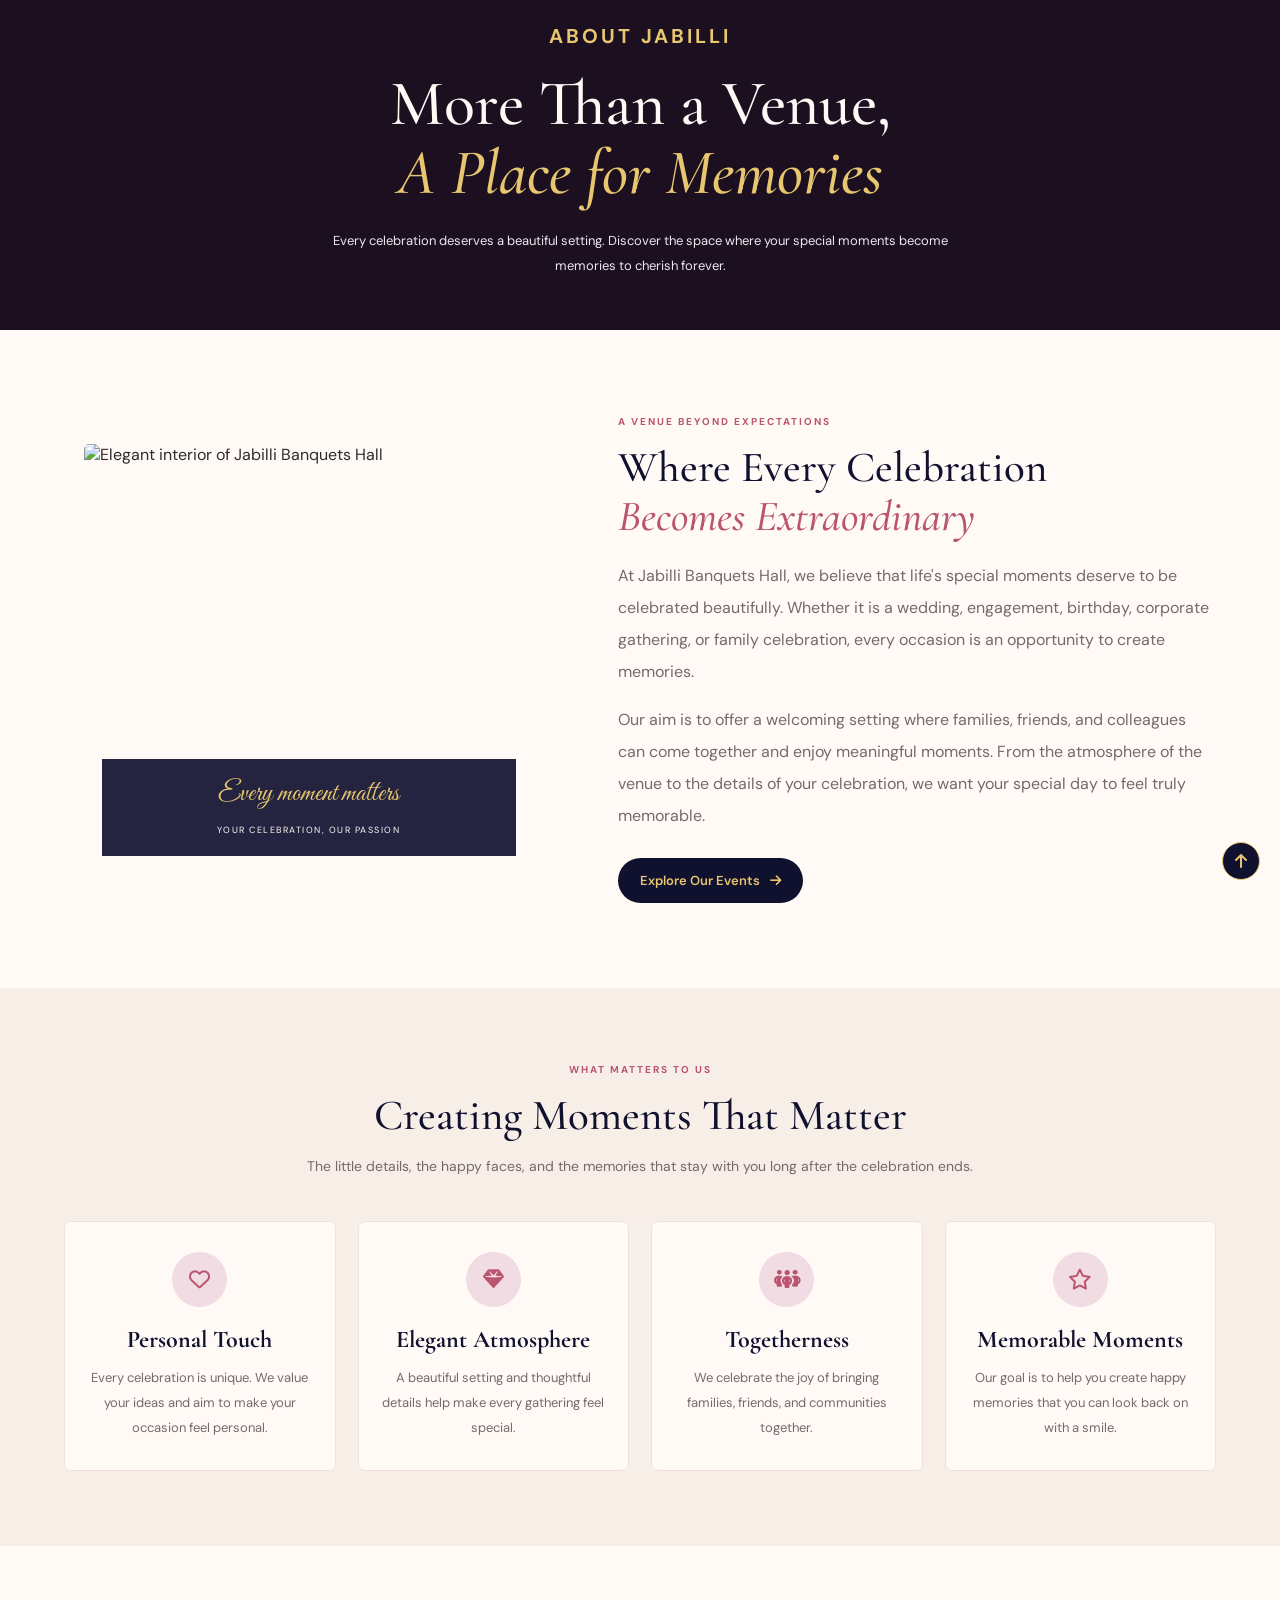
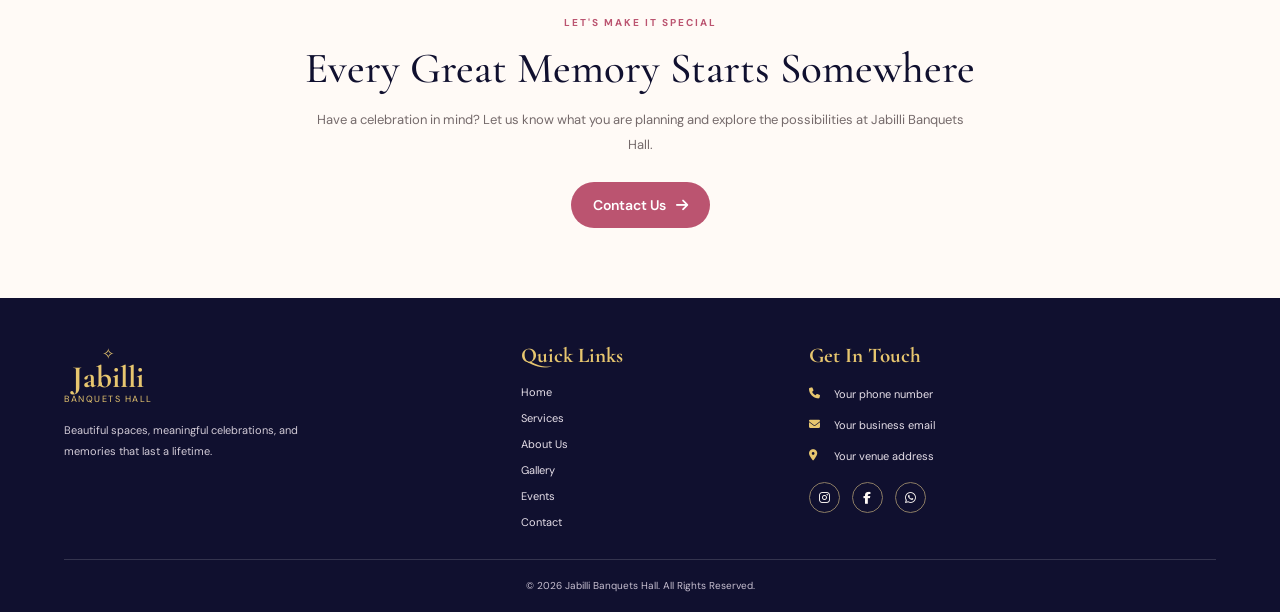
==== about us.html @ cf091081 "Add files via upload" ====
<!DOCTYPE html>
<html lang="en">
<head>
    <meta charset="UTF-8">
    <meta name="viewport" content="width=device-width, initial-scale=1.0">

    <title>About Us | Jabilli Banquets Hall</title>

    <!-- Google Fonts -->
    <link rel="preconnect" href="https://fonts.googleapis.com">
    <link rel="preconnect" href="https://fonts.gstatic.com" crossorigin>

    <link href="https://fonts.googleapis.com/css2?family=Cormorant+Garamond:wght@400;500;600;700&family=DM+Sans:wght@400;500;600;700&family=Great+Vibes&display=swap"
          rel="stylesheet">

    <!-- Font Awesome -->
    <link rel="stylesheet"
          href="https://cdnjs.cloudflare.com/ajax/libs/font-awesome/6.5.0/css/all.min.css">

    <!-- CSS -->
    <style>
        /* =====================================
   RESET & GLOBAL
===================================== */

* {
    margin: 0;
    padding: 0;
    box-sizing: border-box;
}

html {
    scroll-behavior: smooth;
    scroll-padding-top: 25px;
}

body {
    font-family: 'DM Sans', sans-serif;
    color: #302a2d;
    background: #fffaf6;
}

img {
    display: block;
    max-width: 100%;
}


/* =====================================
   NAVBAR
===================================== */

.about-header {
    min-height: 85px;
    padding: 12px 5%;
    background: #10102f;

    display: flex;
    justify-content: space-between;
    align-items: center;
    gap: 22px;
}

.about-logo {
    display: inline-flex;
    flex-direction: column;
    align-items: center;
    flex-shrink: 0;

    color: #e7c66f;
    text-decoration: none;
}

.logo-mark {
    font-size: 15px;
    line-height: 1;
}

.logo-name {
    font-family: 'Cormorant Garamond', serif;
    font-size: 31px;
    font-weight: 700;
    line-height: 1;
}

.logo-subtitle {
    font-size: 9px;
    letter-spacing: 1.5px;
}

.about-nav {
    display: flex;
    align-items: center;
    justify-content: center;
    gap: 22px;
}

.about-nav a {
    color: #fffaf6;
    text-decoration: none;
    font-size: 11px;
    transition: color 0.3s ease;
}

.about-nav a:hover,
.about-nav a.active {
    color: #e7c66f;
}

.header-button {
    display: inline-flex;
    align-items: center;
    gap: 9px;

    padding: 12px 17px;
    border-radius: 30px;

    background: #e7c66f;
    color: #10102f;
    text-decoration: none;
    font-size: 11px;
    font-weight: 600;
    white-space: nowrap;
}

.header-button:hover {
    background: #f5dda2;
}


/* =====================================
   HERO
===================================== */

.about-hero {
    position: relative;
    max-height: 330px;
    padding: 65px 5%;

    display: flex;
    justify-content: center;
    align-items: center;
    text-align: center;

    background:
        url("img/about-hero.jpg") center / cover no-repeat,
        #35202b;
}

.about-hero-overlay {
    position: absolute;
    inset: 0;
    background: rgba(18, 10, 28, 0.69);
}

.about-hero-content {
    position: relative;
    z-index: 1;
    max-width: 790px;
}

.hero-label {
    display: block;
    margin-bottom: 20px;
    color: #e7c66f;
    font-size: 20px;
    font-weight: 700;
    letter-spacing: 3px;
}

.about-hero h1 {
    font-family: 'Cormorant Garamond', serif;
    font-size: clamp(42px, 5vw, 65px);
    font-weight: 500;
    line-height: 1.08;
    color: #fffaf6;
}

.about-hero h1 span {
    display: block;
    color: #e7c66f;
    font-style: italic;
}

.about-hero-content > p {
    max-width: 620px;
    margin: 22px auto 28px;

    color: #eee5ed;
    font-size: 13px;
    line-height: 1.9;
}

.hero-button,
.story-button,
.highlight-button,
.cta-button {
    display: inline-flex;
    justify-content: center;
    align-items: center;
    gap: 10px;

    padding: 14px 22px;
    border-radius: 30px;

    background: #e7c66f;
    color: #10102f;
    text-decoration: none;
    font-size: 11px;
    font-weight: 600;

    transition: background 0.3s ease,
                transform 0.3s ease;
}

.hero-button:hover,
.story-button:hover,
.highlight-button:hover,
.cta-button:hover {
    background: #f5dda2;
    transform: translateY(-2px);
}


/* =====================================
   OUR STORY
===================================== */

.our-story {
    padding: 85px 5%;
    background: #fffaf6;
}

.story-container {
    max-width: 1160px;
    margin: 0 auto;

    display: grid;
    grid-template-columns: 0.9fr 1.1fr;
    align-items: center;
    gap: 65px;
}

.story-image {
    position: relative;
    width: 100%;
    max-width: 450px;
    margin: 0 auto;
}

.story-image > img {
    width: 100%;
    height: 430px;
    object-fit: cover;
    border-radius: 5px;
}

.image-caption {
    position: absolute;
    left: 18px;
    right: 18px;
    bottom: 18px;

    padding: 18px;
    text-align: center;
    background: rgba(16, 16, 47, 0.91);
}

.caption-script {
    display: block;
    margin-bottom: 6px;

    color: #e7c66f;
    font-family: 'Great Vibes', cursive;
    font-size: 27px;
}

.caption-text {
    color: #fffaf6;
    font-size: 9px;
    letter-spacing: 1.5px;
}

.section-label {
    display: block;
    margin-bottom: 15px;

    color: #bb5470;
    font-size: 10px;
    font-weight: 700;
    letter-spacing: 2px;
}

.story-content h2,
.section-heading h2,
.highlights-content h2,
.about-cta h2 {
    margin-bottom: 20px;

    font-family: 'Cormorant Garamond', serif;
    font-size: 43px;
    font-weight: 500;
    line-height: 1.13;
    color: #10102f;
}

.story-content h2 span {
    display: block;
    color: #bb5470;
    font-style: italic;
}

.story-content > p {
    margin-bottom: 16px;

    color: #756a6b;
    font-size: 16px;
    line-height: 2;
}

.story-button {
    margin-top: 10px;
    background: #10102f;
    color: #e7c66f;
    font-size: 13px;
}

.story-button:hover {
    background: #25254e;
}


/* =====================================
   OUR VALUES
===================================== */

.values-section {
    padding: 75px 5%;
    background: #f7eee8;
}

.section-heading {
    max-width: 700px;
    margin: 0 auto 42px;
    text-align: center;
}

.section-heading h2 {
    margin-bottom: 13px;
}

.section-heading > p {
    color: #756a6b;
    font-size: 14px;
    line-height: 1.9;
}

.values-grid {
    max-width: 1160px;
    margin: 0 auto;

    display: grid;
    grid-template-columns: repeat(4, minmax(0, 1fr));
    gap: 22px;
}

.value-card {
    padding: 30px 20px;
    text-align: center;

    background: #fffaf6;
    border: 1px solid #f0e1dc;
    border-radius: 7px;

    transition: transform 0.3s ease,
                box-shadow 0.3s ease;
}

.value-card:hover {
    transform: translateY(-5px);
    box-shadow: 0 12px 28px rgba(30, 20, 35, 0.08);
}

.value-icon {
    width: 55px;
    height: 55px;
    margin: 0 auto 18px;

    display: flex;
    justify-content: center;
    align-items: center;

    border-radius: 50%;
    background: #f0dce2;
    color: #bb5470;
    font-size: 21px;
}

.value-card h3 {
    margin-bottom: 12px;

    font-family: 'Cormorant Garamond', serif;
    font-size: 24px;
    color: #10102f;
}

.value-card p {
    color: #756a6b;
    font-size: 13px;
    line-height: 1.9;
}


/* =====================================
   HIGHLIGHTS
===================================== */

.about-highlights {
    position: relative;
    padding: 75px 5%;

    background:
        url("img/about-highlights.jpg") center / cover no-repeat,
        #35202b;
}

.highlights-overlay {
    position: absolute;
    inset: 0;
    background: rgba(16, 10, 29, 0.78);
}

.highlights-content {
    position: relative;
    z-index: 1;

    max-width: 850px;
    margin: 0 auto;
    text-align: center;
}

.highlights-content .section-label {
    color: #e7c66f;
}

.highlights-content h2 {
    color: #fffaf6;
}

.highlights-content h2 span {
    display: block;
    color: #e7c66f;
    font-style: italic;
}

.highlights-content > p {
    max-width: 650px;
    margin: 0 auto 25px;

    color: #e9e0e9;
    font-size: 12px;
    line-height: 1.9;
}

.highlights-list {
    max-width: 480px;
    margin: 0 auto 28px;

    display: flex;
    justify-content: center;
    flex-wrap: wrap;
    gap: 16px 25px;
}

.highlight-item {
    display: flex;
    align-items: center;
    gap: 8px;

    color: #fffaf6;
    font-size: 11px;
}

.highlight-item i {
    color: #e7c66f;
}

.highlight-button {
    background: #e7c66f;
}


/* =====================================
   CONTACT CTA
===================================== */

.about-cta {
    padding: 70px 5%;
    text-align: center;
    background: #fffaf6;
}

.about-cta h2 {
    margin-bottom: 15px;
}

.about-cta > p {
    max-width: 650px;
    margin: 0 auto 25px;

    color: #756a6b;
    font-size: 13px;
    line-height: 1.9;
}

.cta-button {
    background: #bb5470;
    color: #ffffff;
    font-size: 14px;
}

.cta-button:hover {
    background: #a94460;
}


/* =====================================
   FOOTER
===================================== */

.about-footer {
    padding: 45px 5% 18px;
    background: #10102f;
    color: #fffaf6;
}

.footer-container {
    max-width: 1160px;
    margin: 0 auto;
    padding-bottom: 30px;

    display: grid;
    grid-template-columns: 1.2fr 0.7fr 1.2fr;
    gap: 50px;
}

.footer-about > p {
    max-width: 270px;
    margin-top: 15px;

    color: #d2cbd7;
    font-size: 11px;
    line-height: 1.9;
}

.footer-links,
.footer-contact {
    display: flex;
    flex-direction: column;
    align-items: flex-start;
    gap: 12px;
}

.footer-links h3,
.footer-contact h3 {
    margin-bottom: 5px;

    font-family: 'Cormorant Garamond', serif;
    font-size: 21px;
    color: #e7c66f;
}

.footer-links > a {
    color: #e6dfe9;
    text-decoration: none;
    font-size: 11px;
}

.footer-links > a:hover {
    color: #e7c66f;
}

.footer-contact > p {
    display: flex;
    align-items: flex-start;
    gap: 10px;

    color: #e6dfe9;
    font-size: 11px;
    line-height: 1.7;
}

.footer-contact > p i {
    min-width: 15px;
    margin-top: 3px;
    color: #e7c66f;
}

.social-links {
    display: flex;
    gap: 12px;
    margin-top: 5px;
}

.social-links a {
    width: 31px;
    height: 31px;

    display: flex;
    justify-content: center;
    align-items: center;

    border: 1px solid #8b7c64;
    border-radius: 50%;

    color: #fffaf6;
    text-decoration: none;
    font-size: 12px;
}

.social-links a:hover {
    background: #e7c66f;
    color: #10102f;
}

.footer-bottom {
    max-width: 1160px;
    margin: 0 auto;
    padding-top: 17px;

    border-top: 1px solid rgba(255, 255, 255, 0.15);
    text-align: center;

    color: #c7bfd0;
    font-size: 10px;
    line-height: 1.7;
}

.back-to-top {
    position: fixed;
    right: 20px;
    bottom: 20px;
    z-index: 5;

    width: 38px;
    height: 38px;

    display: flex;
    align-items: center;
    justify-content: center;

    border: 1px solid #e7c66f;
    border-radius: 50%;

    background: #10102f;
    color: #e7c66f;
    text-decoration: none;
}


/* =====================================
   TABLET VIEW
===================================== */

@media (min-width: 701px) and (max-width: 1024px) {

    .about-header {
        padding: 12px 3%;
        gap: 14px;
    }

    .about-nav {
        gap: 13px;
    }

    .about-nav a {
        font-size: 10px;
    }

    .header-button {
        padding: 11px 12px;
        font-size: 10px;
    }

    .about-hero {
        min-height: 390px;
    }

    .about-hero h1 {
        font-size: 52px;
    }

    .our-story {
        padding: 65px 4%;
    }

    .story-container {
        gap: 35px;
    }

    .story-image > img {
        height: 360px;
    }

    .story-content h2,
    .section-heading h2,
    .highlights-content h2,
    .about-cta h2 {
        font-size: 36px;
    }

    .values-grid {
        grid-template-columns: repeat(2, minmax(0, 1fr));
        gap: 18px;
    }

    .value-card {
        padding: 25px 18px;
    }

    .footer-container {
        gap: 25px;
        grid-template-columns: 1fr 0.7fr 1.2fr;
    }
}


/* =====================================
   MOBILE VIEW
===================================== */

@media (max-width: 700px) {

    /* NAVBAR */

    .about-header {
        padding: 15px 5%;
        flex-wrap: wrap;
        gap: 15px;
    }

    .logo-name {
        font-size: 27px;
    }

    .about-nav {
        order: 3;
        width: 100%;

        display: flex;
        justify-content: center;
        flex-wrap: wrap;
        gap: 13px 18px;
    }

    .about-nav a {
        font-size: 11px;
    }

    .header-button {
        padding: 10px 12px;
        font-size: 10px;
    }

    /* HERO */

    .about-hero {
        min-height: 370px;
        padding: 50px 6%;
    }

    .hero-label {
        font-size: 9px;
        letter-spacing: 2px;
    }

    .about-hero h1 {
        font-size: clamp(36px, 9vw, 48px);
    }

    .about-hero-content > p {
        font-size: 12px;
        line-height: 1.8;
    }

    /* OUR STORY */

    .our-story {
        padding: 48px 6%;
    }

    .story-container {
        grid-template-columns: 1fr;
        gap: 32px;
    }

    .story-image {
        max-width: 420px;
    }

    .story-image > img {
        height: 320px;
    }

    .story-content h2 {
        font-size: 35px;
    }

    .story-content > p {
        font-size: 12px;
    }

    /* VALUES */

    .values-section {
        padding: 48px 6%;
    }

    .section-heading {
        margin-bottom: 28px;
    }

    .section-heading h2,
    .about-cta h2 {
        font-size: 32px;
    }

    .values-grid {
        grid-template-columns: 1fr;
        gap: 17px;
    }

    .value-card {
        padding: 25px 22px;
    }

    .value-card p {
        max-width: 340px;
        margin: 0 auto;
        font-size: 12px;
    }

    /* HIGHLIGHTS */

    .about-highlights {
        padding: 50px 6%;
    }

    .highlights-content h2 {
        font-size: 35px;
    }

    .highlights-list {
        flex-direction: column;
        align-items: center;
        gap: 15px;
    }

    .highlight-item {
        font-size: 11px;
    }

    /* CONTACT */

    .about-cta {
        padding: 48px 6%;
    }

    .about-cta > p {
        font-size: 12px;
    }

    /* FOOTER */

    .about-footer {
        padding: 35px 6% 18px;
    }

    .footer-container {
        grid-template-columns: 1fr 1fr;
        gap: 28px 18px;
    }

    .footer-about {
        grid-column: 1 / -1;
        text-align: center;
    }

    .footer-logo {
        align-items: center;
    }

    .footer-about > p {
        max-width: 300px;
        margin: 12px auto 0;
    }

    .footer-links h3,
    .footer-contact h3 {
        font-size: 19px;
    }

    .footer-links > a,
    .footer-contact > p {
        font-size: 10px;
    }

    .back-to-top {
        right: 12px;
        bottom: 12px;
        width: 33px;
        height: 33px;
    }
}


/* =====================================
   SMALL MOBILE
===================================== */

@media (max-width: 380px) {

    .about-nav {
        gap: 12px;
    }

    .about-nav a {
        font-size: 10px;
    }

    .about-hero {
        min-height: 340px;
    }

    .about-hero h1 {
        font-size: 35px;
    }

    .story-image > img {
        height: 270px;
    }

    .story-content h2,
    .highlights-content h2 {
        font-size: 31px;
    }

    .section-heading h2,
    .about-cta h2 {
        font-size: 29px;
    }

    .footer-container {
        gap: 25px 12px;
    }
}
    </style>
</head>

<body>


    <!-- HERO SECTION -->
    <section class="about-hero">

        <div class="about-hero-overlay"></div>

        <div class="about-hero-content">

            <span class="hero-label">ABOUT JABILLI</span>

            <h1>
                More Than a Venue,
                <span>A Place for Memories</span>
            </h1>

            <p>
                Every celebration deserves a beautiful setting.
                Discover the space where your special moments
                become memories to cherish forever.
            </p>

        </div>

    </section>


    <!-- OUR STORY -->
    <section class="our-story" id="our-story">

        <div class="story-container">

            <div class="story-image">
                <img src="https://i.pinimg.com/originals/f2/65/21/f265211affa45625e735a111a6361b6b.jpg"
                     alt="Elegant interior of Jabilli Banquets Hall">

                <div class="image-caption">
                    <span class="caption-script">Every moment matters</span>
                    <span class="caption-text">YOUR CELEBRATION, OUR PASSION</span>
                </div>
            </div>

            <div class="story-content">

                <span class="section-label">A VENUE BEYOND EXPECTATIONS</span>

                <h2>
                    Where Every Celebration
                    <span>Becomes Extraordinary</span>
                </h2>

                <p>
                    At Jabilli Banquets Hall, we believe that life's
                    special moments deserve to be celebrated beautifully.
                    Whether it is a wedding, engagement, birthday,
                    corporate gathering, or family celebration,
                    every occasion is an opportunity to create memories.
                </p>

                <p>
                    Our aim is to offer a welcoming setting where
                    families, friends, and colleagues can come together
                    and enjoy meaningful moments. From the atmosphere
                    of the venue to the details of your celebration,
                    we want your special day to feel truly memorable.
                </p>

                <a href="explore.html" class="story-button">
                    Explore Our Events
                    <i class="fa-solid fa-arrow-right"></i>
                </a>

            </div>

        </div>

    </section>


    <!-- OUR VALUES -->
    <section class="values-section">

        <div class="section-heading">

            <span class="section-label">WHAT MATTERS TO US</span>

            <h2>Creating Moments That Matter</h2>

            <p>
                The little details, the happy faces, and the memories
                that stay with you long after the celebration ends.
            </p>

        </div>

        <div class="values-grid">

            <article class="value-card">
                <div class="value-icon">
                    <i class="fa-regular fa-heart"></i>
                </div>

                <h3>Personal Touch</h3>

                <p>
                    Every celebration is unique. We value your ideas
                    and aim to make your occasion feel personal.
                </p>
            </article>


            <article class="value-card">
                <div class="value-icon">
                    <i class="fa-solid fa-gem"></i>
                </div>

                <h3>Elegant Atmosphere</h3>

                <p>
                    A beautiful setting and thoughtful details help
                    make every gathering feel special.
                </p>
            </article>


            <article class="value-card">
                <div class="value-icon">
                    <i class="fa-solid fa-people-group"></i>
                </div>

                <h3>Togetherness</h3>

                <p>
                    We celebrate the joy of bringing families,
                    friends, and communities together.
                </p>
            </article>


            <article class="value-card">
                <div class="value-icon">
                    <i class="fa-regular fa-star"></i>
                </div>

                <h3>Memorable Moments</h3>

                <p>
                    Our goal is to help you create happy memories
                    that you can look back on with a smile.
                </p>
            </article>

        </div>

    </section>


    

    <!-- FINAL CONTACT SECTION -->
    <section class="about-cta">

        <span class="section-label">LET'S MAKE IT SPECIAL</span>

        <h2>Every Great Memory Starts Somewhere</h2>

        <p>
            Have a celebration in mind? Let us know what you are planning
            and explore the possibilities at Jabilli Banquets Hall.
        </p>

        <a href="index.html#contact" class="cta-button">
            Contact Us
            <i class="fa-solid fa-arrow-right"></i>
        </a>

    </section>


    <!-- FOOTER -->
    <footer class="about-footer">

        <div class="footer-container">

            <div class="footer-about">

                <a href="index.html" class="about-logo footer-logo">
                    <span class="logo-mark">✧</span>
                    <span class="logo-name">Jabilli</span>
                    <span class="logo-subtitle">BANQUETS HALL</span>
                </a>

                <p>
                    Beautiful spaces, meaningful celebrations,
                    and memories that last a lifetime.
                </p>

            </div>


            <div class="footer-links">

                <h3>Quick Links</h3>

                <a href="index.html">Home</a>
                <a href="index.html#services">Services</a>
                <a href="about.html">About Us</a>
                <a href="index.html#gallery">Gallery</a>
                <a href="events.html">Events</a>
                <a href="index.html#contact">Contact</a>

            </div>


            <div class="footer-contact">

                <h3>Get In Touch</h3>

                <p>
                    <i class="fa-solid fa-phone"></i>
                    <span>Your phone number</span>
                </p>

                <p>
                    <i class="fa-solid fa-envelope"></i>
                    <span>Your business email</span>
                </p>

                <p>
                    <i class="fa-solid fa-location-dot"></i>
                    <span>Your venue address</span>
                </p>

                <div class="social-links">
                    <a href="#" aria-label="Instagram">
                        <i class="fa-brands fa-instagram"></i>
                    </a>

                    <a href="#" aria-label="Facebook">
                        <i class="fa-brands fa-facebook-f"></i>
                    </a>

                    <a href="#" aria-label="WhatsApp">
                        <i class="fa-brands fa-whatsapp"></i>
                    </a>
                </div>

            </div>

        </div>

        <div class="footer-bottom">
            © 2026 Jabilli Banquets Hall. All Rights Reserved.
        </div>

    </footer>

    <a href="#" class="back-to-top" aria-label="Back to top">
        <i class="fa-solid fa-arrow-up"></i>
    </a>

</body>
</html>
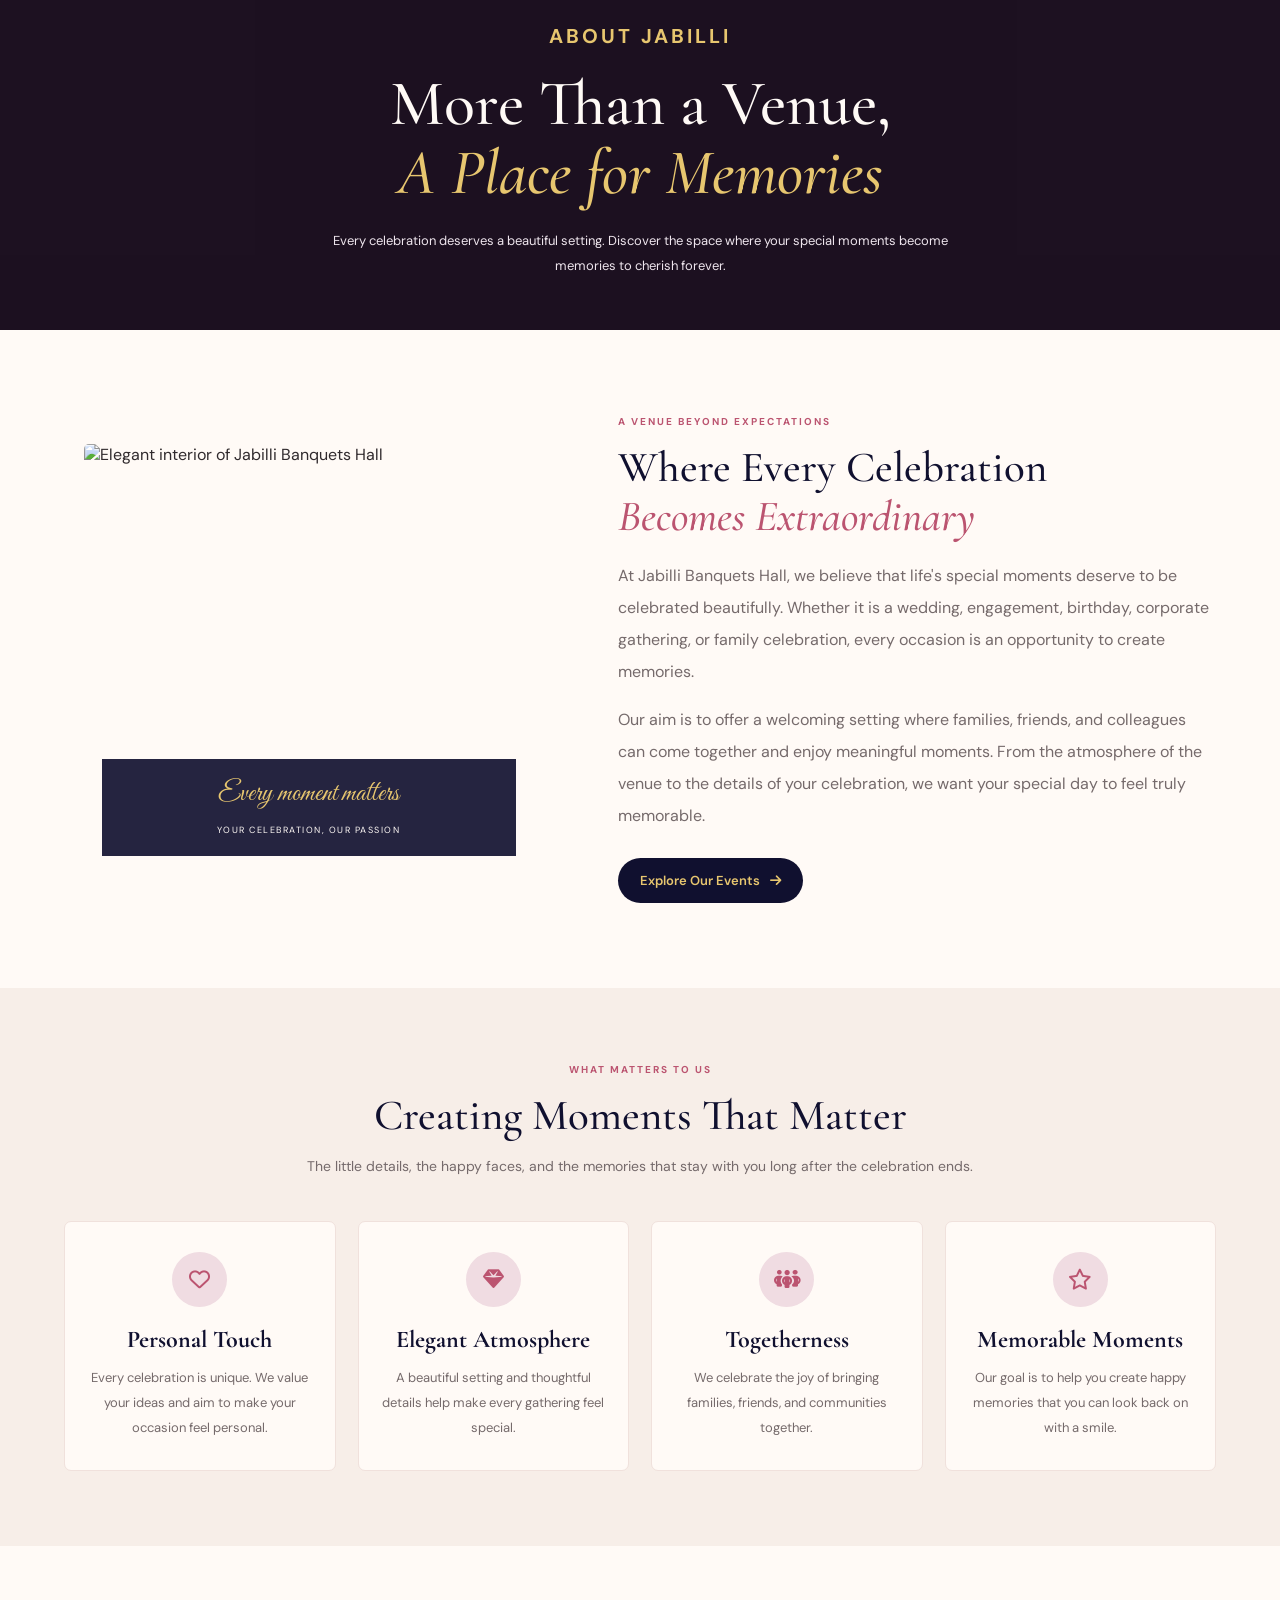
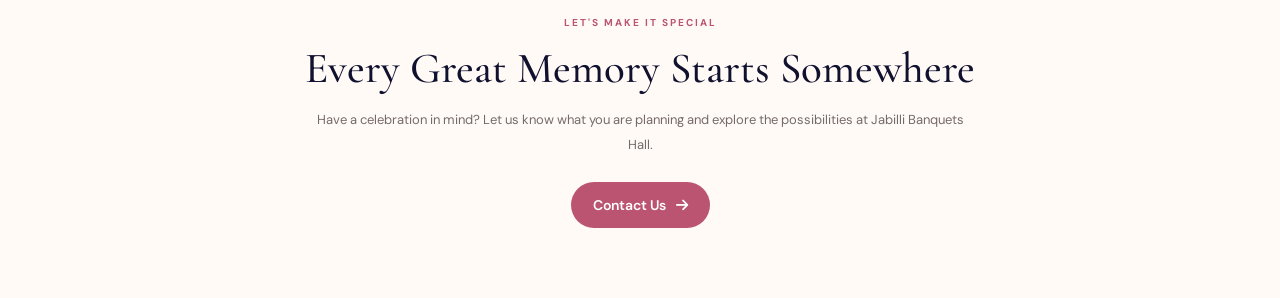
==== commit e377dcc7: "Add files via upload" ====
--- a/about us.html
+++ b/about us.html
@@ -524,138 +524,7 @@
 }
 
 
-/* =====================================
-   FOOTER
-===================================== */
-
-.about-footer {
-    padding: 45px 5% 18px;
-    background: #10102f;
-    color: #fffaf6;
-}
-
-.footer-container {
-    max-width: 1160px;
-    margin: 0 auto;
-    padding-bottom: 30px;
-
-    display: grid;
-    grid-template-columns: 1.2fr 0.7fr 1.2fr;
-    gap: 50px;
-}
-
-.footer-about > p {
-    max-width: 270px;
-    margin-top: 15px;
-
-    color: #d2cbd7;
-    font-size: 11px;
-    line-height: 1.9;
-}
-
-.footer-links,
-.footer-contact {
-    display: flex;
-    flex-direction: column;
-    align-items: flex-start;
-    gap: 12px;
-}
-
-.footer-links h3,
-.footer-contact h3 {
-    margin-bottom: 5px;
-
-    font-family: 'Cormorant Garamond', serif;
-    font-size: 21px;
-    color: #e7c66f;
-}
-
-.footer-links > a {
-    color: #e6dfe9;
-    text-decoration: none;
-    font-size: 11px;
-}
-
-.footer-links > a:hover {
-    color: #e7c66f;
-}
-
-.footer-contact > p {
-    display: flex;
-    align-items: flex-start;
-    gap: 10px;
-
-    color: #e6dfe9;
-    font-size: 11px;
-    line-height: 1.7;
-}
-
-.footer-contact > p i {
-    min-width: 15px;
-    margin-top: 3px;
-    color: #e7c66f;
-}
-
-.social-links {
-    display: flex;
-    gap: 12px;
-    margin-top: 5px;
-}
-
-.social-links a {
-    width: 31px;
-    height: 31px;
-
-    display: flex;
-    justify-content: center;
-    align-items: center;
-
-    border: 1px solid #8b7c64;
-    border-radius: 50%;
-
-    color: #fffaf6;
-    text-decoration: none;
-    font-size: 12px;
-}
-
-.social-links a:hover {
-    background: #e7c66f;
-    color: #10102f;
-}
-
-.footer-bottom {
-    max-width: 1160px;
-    margin: 0 auto;
-    padding-top: 17px;
-
-    border-top: 1px solid rgba(255, 255, 255, 0.15);
-    text-align: center;
-
-    color: #c7bfd0;
-    font-size: 10px;
-    line-height: 1.7;
-}
-
-.back-to-top {
-    position: fixed;
-    right: 20px;
-    bottom: 20px;
-    z-index: 5;
-
-    width: 38px;
-    height: 38px;
-
-    display: flex;
-    align-items: center;
-    justify-content: center;
-
-    border: 1px solid #e7c66f;
-    border-radius: 50%;
-
-    background: #10102f;
-    color: #e7c66f;
-    text-decoration: none;
-}
+
 
 
 /* =====================================
@@ -718,10 +587,6 @@
         padding: 25px 18px;
     }
 
-    .footer-container {
-        gap: 25px;
-        grid-template-columns: 1fr 0.7fr 1.2fr;
-    }
 }
 
 
@@ -870,47 +735,6 @@
         font-size: 12px;
     }
 
-    /* FOOTER */
-
-    .about-footer {
-        padding: 35px 6% 18px;
-    }
-
-    .footer-container {
-        grid-template-columns: 1fr 1fr;
-        gap: 28px 18px;
-    }
-
-    .footer-about {
-        grid-column: 1 / -1;
-        text-align: center;
-    }
-
-    .footer-logo {
-        align-items: center;
-    }
-
-    .footer-about > p {
-        max-width: 300px;
-        margin: 12px auto 0;
-    }
-
-    .footer-links h3,
-    .footer-contact h3 {
-        font-size: 19px;
-    }
-
-    .footer-links > a,
-    .footer-contact > p {
-        font-size: 10px;
-    }
-
-    .back-to-top {
-        right: 12px;
-        bottom: 12px;
-        width: 33px;
-        height: 33px;
-    }
 }
 
 
@@ -950,9 +774,7 @@
         font-size: 29px;
     }
 
-    .footer-container {
-        gap: 25px 12px;
-    }
+    
 }
     </style>
 </head>
@@ -1136,88 +958,5 @@
 
     </section>
 
-
-    <!-- FOOTER -->
-    <footer class="about-footer">
-
-        <div class="footer-container">
-
-            <div class="footer-about">
-
-                <a href="index.html" class="about-logo footer-logo">
-                    <span class="logo-mark">✧</span>
-                    <span class="logo-name">Jabilli</span>
-                    <span class="logo-subtitle">BANQUETS HALL</span>
-                </a>
-
-                <p>
-                    Beautiful spaces, meaningful celebrations,
-                    and memories that last a lifetime.
-                </p>
-
-            </div>
-
-
-            <div class="footer-links">
-
-                <h3>Quick Links</h3>
-
-                <a href="index.html">Home</a>
-                <a href="index.html#services">Services</a>
-                <a href="about.html">About Us</a>
-                <a href="index.html#gallery">Gallery</a>
-                <a href="events.html">Events</a>
-                <a href="index.html#contact">Contact</a>
-
-            </div>
-
-
-            <div class="footer-contact">
-
-                <h3>Get In Touch</h3>
-
-                <p>
-                    <i class="fa-solid fa-phone"></i>
-                    <span>Your phone number</span>
-                </p>
-
-                <p>
-                    <i class="fa-solid fa-envelope"></i>
-                    <span>Your business email</span>
-                </p>
-
-                <p>
-                    <i class="fa-solid fa-location-dot"></i>
-                    <span>Your venue address</span>
-                </p>
-
-                <div class="social-links">
-                    <a href="#" aria-label="Instagram">
-                        <i class="fa-brands fa-instagram"></i>
-                    </a>
-
-                    <a href="#" aria-label="Facebook">
-                        <i class="fa-brands fa-facebook-f"></i>
-                    </a>
-
-                    <a href="#" aria-label="WhatsApp">
-                        <i class="fa-brands fa-whatsapp"></i>
-                    </a>
-                </div>
-
-            </div>
-
-        </div>
-
-        <div class="footer-bottom">
-            © 2026 Jabilli Banquets Hall. All Rights Reserved.
-        </div>
-
-    </footer>
-
-    <a href="#" class="back-to-top" aria-label="Back to top">
-        <i class="fa-solid fa-arrow-up"></i>
-    </a>
-
 </body>
 </html>
